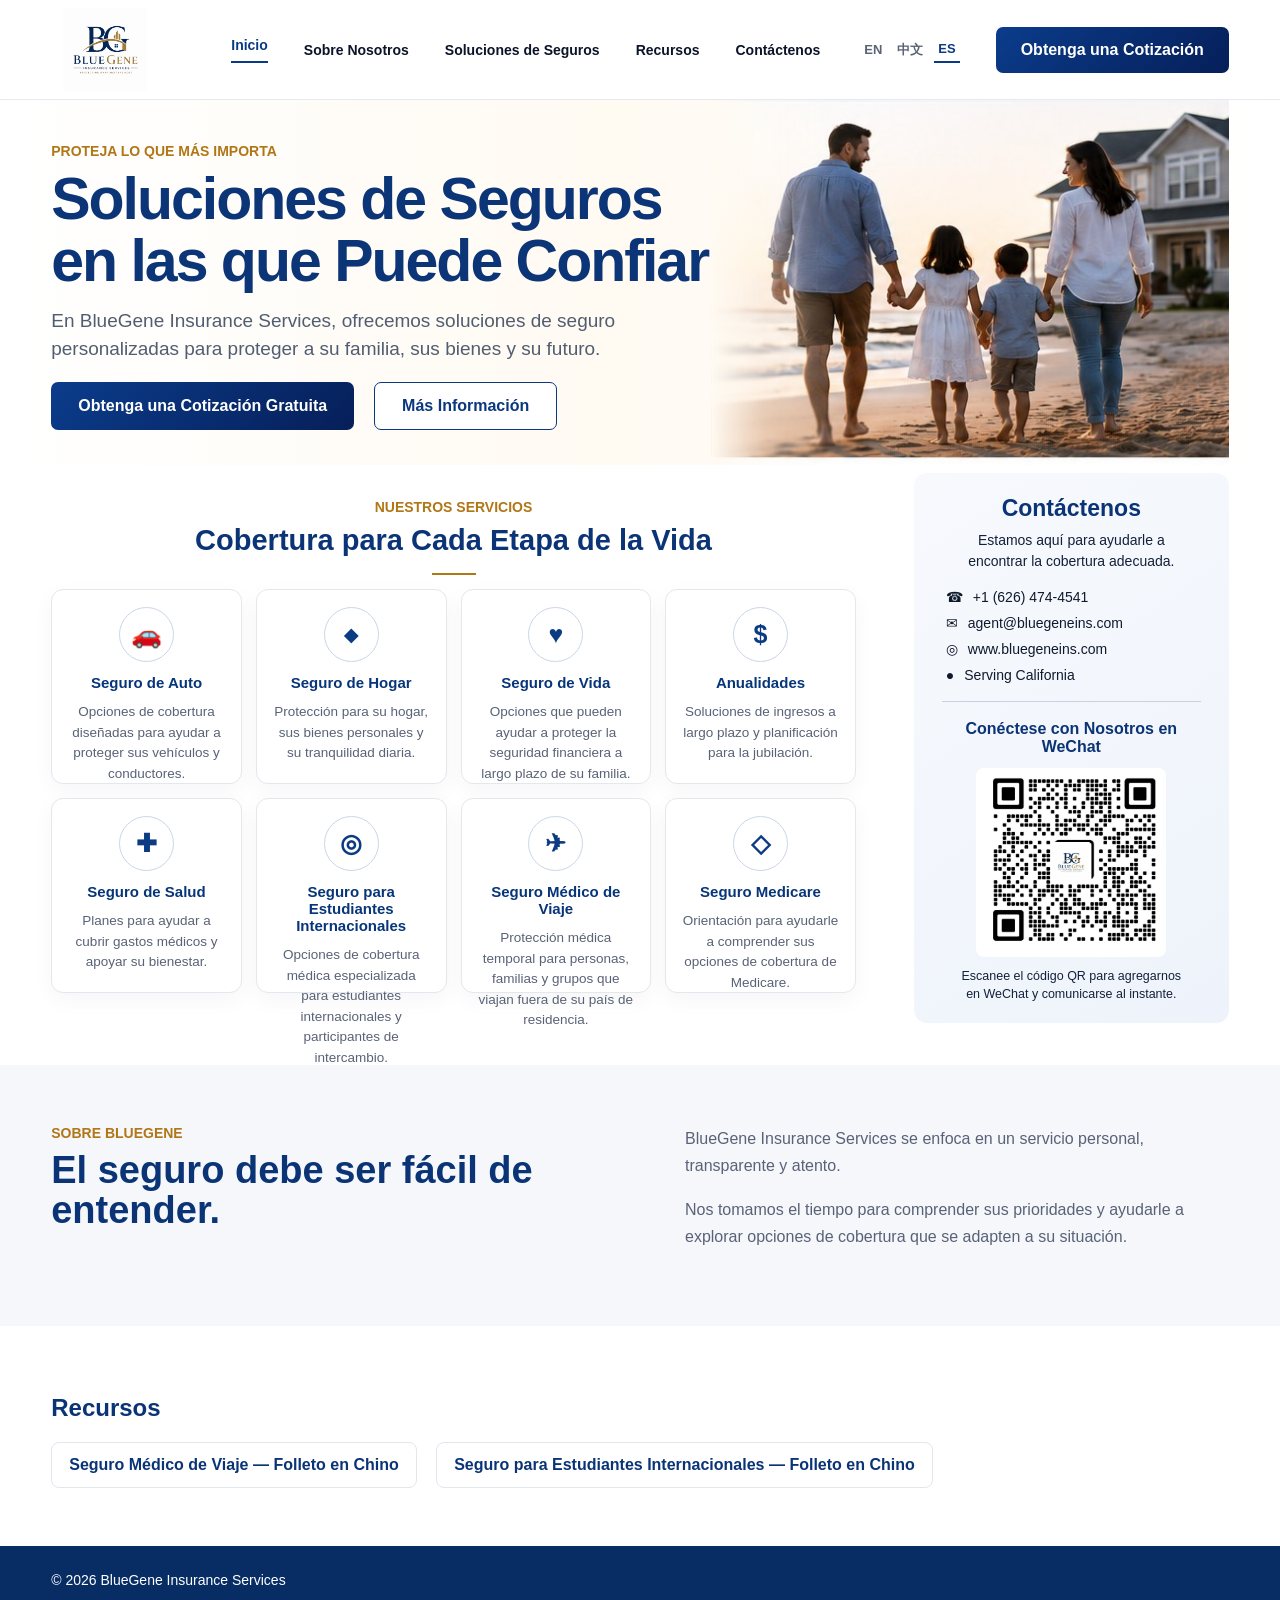
==== es/index.html @ 6743750e "Add files via upload" ====
<!doctype html>
<html lang="es-US">
<head>
<meta charset="utf-8">
<meta name="viewport" content="width=device-width,initial-scale=1">
<title>BlueGene Insurance Services | Soluciones de Seguros en California</title>
<meta name="description" content="BlueGene Insurance Services ofrece orientación personalizada sobre seguros de auto, hogar, vida, salud, anualidades, Medicare, estudiantes internacionales y viajes en California.">
<meta name="robots" content="index,follow,max-image-preview:large">
<link rel="canonical" href="https://bluegeneins.com/es/">
<link rel="alternate" hreflang="en-US" href="https://bluegeneins.com/">
<link rel="alternate" hreflang="zh-Hans" href="https://bluegeneins.com/zh/">
<link rel="alternate" hreflang="es-US" href="https://bluegeneins.com/es/">
<link rel="alternate" hreflang="x-default" href="https://bluegeneins.com/">
<meta property="og:type" content="website">
<meta property="og:site_name" content="BlueGene Insurance Services">
<meta property="og:locale" content="es_US">
<meta property="og:title" content="BlueGene Insurance Services | Soluciones de Seguros en California">
<meta property="og:description" content="BlueGene Insurance Services ofrece orientación personalizada sobre seguros de auto, hogar, vida, salud, anualidades, Medicare, estudiantes internacionales y viajes en California.">
<meta property="og:url" content="https://bluegeneins.com/es/">
<meta property="og:image" content="https://bluegeneins.com/assets/hero-family.jpg">
<meta name="twitter:card" content="summary_large_image">
<meta name="twitter:title" content="BlueGene Insurance Services | Soluciones de Seguros en California">
<meta name="twitter:description" content="BlueGene Insurance Services ofrece orientación personalizada sobre seguros de auto, hogar, vida, salud, anualidades, Medicare, estudiantes internacionales y viajes en California.">
<meta name="twitter:image" content="https://bluegeneins.com/assets/hero-family.jpg">
<script type="application/ld+json">{"@context": "https://schema.org", "@type": "Organization", "name": "BlueGene Insurance Services", "url": "https://bluegeneins.com/", "logo": "https://bluegeneins.com/assets/bluegene-logo.png", "email": "agent@bluegeneins.com", "telephone": "+1-626-474-4541", "areaServed": {"@type": "State", "name": "California"}, "contactPoint": {"@type": "ContactPoint", "telephone": "+1-626-474-4541", "email": "agent@bluegeneins.com", "contactType": "customer service", "areaServed": "US", "availableLanguage": ["English", "Chinese", "Spanish"]}}</script>
<link rel="stylesheet" href="../styles.css">
</head>
<body>
<header class="topbar">
  <div class="shell nav">
    <a class="logo" href="#home"><img src="../assets/bluegene-logo.png" alt="BlueGene Insurance Services"></a>
    <nav class="menu">
      <a class="active" href="#home" data-en="Home" data-es="Inicio" data-zh="首页">Inicio</a>
      <a href="#about" data-en="About Us" data-es="Sobre Nosotros" data-zh="关于我们">Sobre Nosotros</a>
      <a href="#services" data-en="Insurance Solutions" data-es="Soluciones de Seguros" data-zh="保险方案">Soluciones de Seguros</a>
      <a href="#resources" data-en="Resources" data-es="Recursos" data-zh="资料">Recursos</a>
      <a href="#contact" data-en="Contact Us" data-es="Contáctenos" data-zh="联系我们">Contáctenos</a>
      <div class="language-switch" aria-label="Idioma"><a href="/">EN</a><a href="/zh/">中文</a><a class="active" href="/es/">ES</a></div>
      <a class="quote-top" href="mailto:agent@bluegeneins.com?subject=Quote Request" data-en="Get a Quote" data-es="Obtenga una Cotización" data-zh="获取报价">Obtenga una Cotización</a>
    </nav>
  </div>
</header>

<main>
<section class="hero" id="home">
  <div class="shell hero-inner">
    <div class="hero-copy">
      <div class="kicker" data-en="PROTECT WHAT MATTERS MOST" data-es="PROTEJA LO QUE MÁS IMPORTA" data-zh="守护您最重要的一切">PROTEJA LO QUE MÁS IMPORTA</div>
      <h1 data-en="Insurance Solutions You Can Trust" data-es="Soluciones de Seguros en las que Puede Confiar" data-zh="值得信赖的保险方案">Soluciones de Seguros en las que Puede Confiar</h1>
      <p data-en="At BlueGene Insurance Services, we provide personalized insurance solutions to protect your family, your assets, and your future." data-es="En BlueGene Insurance Services, ofrecemos soluciones de seguro personalizadas para proteger a su familia, sus bienes y su futuro."
         data-zh="BlueGene Insurance Services 为您提供个性化保险方案，守护您的家庭、资产与未来。">En BlueGene Insurance Services, ofrecemos soluciones de seguro personalizadas para proteger a su familia, sus bienes y su futuro.</p>
      <div class="hero-buttons">
        <a class="primary" href="mailto:agent@bluegeneins.com?subject=Quote Request" data-en="Get a Free Quote" data-es="Obtenga una Cotización Gratuita" data-zh="免费获取报价">Obtenga una Cotización Gratuita</a>
        <a class="secondary" href="#services" data-en="Learn More" data-es="Más Información" data-zh="了解更多">Más Información</a>
      </div>
    </div>
    <div class="hero-photo" aria-label="Family"></div>
  </div>
</section>

<section class="services" id="services">
  <div class="shell services-grid">
    <div class="service-main">
      <div class="section-kicker" data-en="OUR SERVICES" data-es="NUESTROS SERVICIOS" data-zh="我们的服务">NUESTROS SERVICIOS</div>
      <h2 data-en="Coverage for Life and Business" data-es="Cobertura para Cada Etapa de la Vida" data-zh="生活与家庭的全面保障">Cobertura para Cada Etapa de la Vida</h2>
      <div class="gold-line"></div>

      <div class="cards">
        <article class="card">
          <div class="round-icon">🚗</div>
          <h3 data-en="Auto Insurance" data-es="Seguro de Auto" data-zh="汽车保险">Seguro de Auto</h3>
          <p data-en="Coverage options designed to help protect your vehicles and drivers." data-es="Opciones de cobertura diseñadas para ayudar a proteger sus vehículos y conductores." data-zh="为您的车辆和驾驶人提供合适的保险保障。">Opciones de cobertura diseñadas para ayudar a proteger sus vehículos y conductores.</p>
        </article>

        <article class="card">
          <div class="round-icon home-icon">◆</div>
          <h3 data-en="Home Insurance" data-es="Seguro de Hogar" data-zh="房屋保险">Seguro de Hogar</h3>
          <p data-en="Protection for your home, personal property, and everyday peace of mind." data-es="Protección para su hogar, sus bienes personales y su tranquilidad diaria." data-zh="为房屋、个人财产及日常生活提供安心保障。">Protección para su hogar, sus bienes personales y su tranquilidad diaria.</p>
        </article>

        <article class="card">
          <div class="round-icon">♥</div>
          <h3 data-en="Life Insurance" data-es="Seguro de Vida" data-zh="人寿保险">Seguro de Vida</h3>
          <p data-en="Options that can help support your family&#x27;s long-term financial security." data-es="Opciones que pueden ayudar a proteger la seguridad financiera a largo plazo de su familia." data-zh="帮助您为家庭建立长期的财务保障。">Opciones que pueden ayudar a proteger la seguridad financiera a largo plazo de su familia.</p>
        </article>

        <article class="card">
          <div class="round-icon">$</div>
          <h3 data-en="Annuity" data-es="Anualidades" data-zh="年金保险">Anualidades</h3>
          <p data-en="Long-term income and retirement planning solutions for your future." data-es="Soluciones de ingresos a largo plazo y planificación para la jubilación." data-zh="为退休生活及长期收入规划提供解决方案。">Soluciones de ingresos a largo plazo y planificación para la jubilación.</p>
        </article>

        <a class="card-link" href="https://www.coveredca.com/" target="_blank" rel="noopener">
          <article class="card">
            <div class="round-icon">✚</div>
            <h3 data-en="Health Insurance" data-es="Seguro de Salud" data-zh="健康保险">Seguro de Salud</h3>
            <p data-en="Plans to help cover medical expenses and support your well-being." data-es="Planes para ayudar a cubrir gastos médicos y apoyar su bienestar." data-zh="帮助承担医疗费用，为您和家人的健康提供保障。">Planes para ayudar a cubrir gastos médicos y apoyar su bienestar.</p>
          </article>
        </a>

        <a class="card-link" href="../docs/Patriot-Exchange-Student-Chinese.pdf" target="_blank">
          <article class="card">
            <div class="round-icon">◎</div>
            <h3 data-en="International Student Insurance" data-es="Seguro para Estudiantes Internacionales" data-zh="国际留学生保险">Seguro para Estudiantes Internacionales</h3>
            <p data-en="Specialized medical coverage options for international students and exchange participants." data-es="Opciones de cobertura médica especializada para estudiantes internacionales y participantes de intercambio." data-zh="为国际学生及交流项目参与者提供专门的医疗保障选择。">Opciones de cobertura médica especializada para estudiantes internacionales y participantes de intercambio.</p>
          </article>
        </a>

        <a class="card-link" href="https://www.imglobal.com/img-producer-insurance-plans/patriot-america-plus?IMGAC=546873&svi=1" target="_blank" rel="noopener">
          <article class="card">
            <div class="round-icon">✈</div>
            <h3 data-en="Travel Medical Insurance" data-es="Seguro Médico de Viaje" data-zh="旅行医疗保险">Seguro Médico de Viaje</h3>
            <p data-en="Temporary medical protection for individuals, families, and groups traveling outside their home country." data-es="Protección médica temporal para personas, familias y grupos que viajan fuera de su país de residencia." data-zh="为个人、家庭及团体的国际旅行提供临时医疗保障选择。">Protección médica temporal para personas, familias y grupos que viajan fuera de su país de residencia.</p>
          </article>
        </a>

        <article class="card">
          <div class="round-icon">◇</div>
          <h3 data-en="Medicare Insurance" data-es="Seguro Medicare" data-zh="Medicare 医疗保险">Seguro Medicare</h3>
          <p data-en="Guidance to help you understand Medicare coverage options." data-es="Orientación para ayudarle a comprender sus opciones de cobertura de Medicare." data-zh="帮助您了解并选择适合自己的 Medicare 保障方案。">Orientación para ayudarle a comprender sus opciones de cobertura de Medicare.</p>
        </article>
      </div>
    </div>

    <aside class="contact-card" id="contact">
      <h2 data-en="Get in Touch" data-es="Contáctenos" data-zh="联系我们">Contáctenos</h2>
      <p class="intro" data-en="We&#x27;re here to help you find the right coverage." data-es="Estamos aquí para ayudarle a encontrar la cobertura adecuada." data-zh="我们愿意帮助您找到合适的保险保障。">Estamos aquí para ayudarle a encontrar la cobertura adecuada.</p>
      <div class="contact-list">
        <a href="tel:+16264744541">☎ <span>+1 (626) 474-4541</span></a>
        <a href="mailto:agent@bluegeneins.com">✉ <span>agent@bluegeneins.com</span></a>
        <span>◎ <span>www.bluegeneins.com</span></span>
        <span>● <span>Serving California</span></span>
      </div>
      <div class="divider"></div>
      <h3 data-en="Scan to Connect with Us" data-es="Conéctese con Nosotros en WeChat" data-zh="扫码添加微信">Conéctese con Nosotros en WeChat</h3>
      <img class="qr" src="../assets/wechat-qr.jpg" alt="WeChat QR code">
      <p class="qr-text" data-en="Scan the QR code to add us on WeChat and get in touch instantly!" data-es="Escanee el código QR para agregarnos en WeChat y comunicarse al instante." data-zh="扫描二维码添加微信，随时联系我们！">Escanee el código QR para agregarnos en WeChat y comunicarse al instante.</p>
    </aside>
  </div>
</section>

<section class="about" id="about">
  <div class="shell about-grid">
    <div>
      <div class="section-kicker" data-en="ABOUT BLUEGENE" data-es="SOBRE BLUEGENE" data-zh="关于 BLUEGENE">SOBRE BLUEGENE</div>
      <h2 data-en="Insurance should feel understandable." data-es="El seguro debe ser fácil de entender." data-zh="保险应该简单易懂。">El seguro debe ser fácil de entender.</h2>
    </div>
    <div>
      <p data-en="BlueGene Insurance Services focuses on personal, transparent, and responsive service." data-es="BlueGene Insurance Services se enfoca en un servicio personal, transparente y atento." data-zh="BlueGene Insurance Services 专注于个性化、透明且及时的保险服务。">BlueGene Insurance Services se enfoca en un servicio personal, transparente y atento.</p>
      <p data-en="We take time to understand your priorities and help you explore coverage options that fit your situation." data-es="Nos tomamos el tiempo para comprender sus prioridades y ayudarle a explorar opciones de cobertura que se adapten a su situación." data-zh="我们会认真了解您的需求，帮助您选择更适合自身情况的保险方案。">Nos tomamos el tiempo para comprender sus prioridades y ayudarle a explorar opciones de cobertura que se adapten a su situación.</p>
    </div>
  </div>
</section>

<section class="resources" id="resources">
  <div class="shell resource-box">
    <h2 data-en="Resources" data-es="Recursos" data-zh="保险资料">Recursos</h2>
    <a href="../docs/Patriot-Travel-Medical-Chinese.pdf" target="_blank" data-en="Travel Medical Insurance — Chinese Brochure" data-es="Seguro Médico de Viaje — Folleto en Chino" data-zh="旅行医疗保险 — 中文资料">Seguro Médico de Viaje — Folleto en Chino</a>
    <a href="../docs/Patriot-Exchange-Student-Chinese.pdf" target="_blank" data-en="International Student Insurance — Chinese Brochure" data-es="Seguro para Estudiantes Internacionales — Folleto en Chino" data-zh="国际留学生保险 — 中文资料">Seguro para Estudiantes Internacionales — Folleto en Chino</a>
  </div>
</section>
</main>

<footer><div class="shell">© 2026 BlueGene Insurance Services</div></footer>


</body>
</html>
---- styles.css ----
*{box-sizing:border-box}html{scroll-behavior:smooth}body{margin:0;color:#14213a;background:#fff;font-family:Arial,"Helvetica Neue","Noto Sans SC",sans-serif}.shell{width:min(1380px,92%);margin:0 auto}.topbar{height:100px;background:#fff;border-bottom:1px solid #e6e9ef;position:sticky;top:0;z-index:20}.nav{height:100%;display:flex;align-items:center;justify-content:space-between}.logo img{display:block;width:108px;max-height:84px;object-fit:contain}.menu{display:flex;align-items:center;gap:36px}.menu>a:not(.quote-top){color:#0b1428;text-decoration:none;font-size:14px;font-weight:600;white-space:nowrap}.menu>a.active{color:#0a3a83;border-bottom:2px solid #0a3a83;padding-bottom:8px}.language-switch{display:flex;align-items:center;gap:7px;padding-left:4px}.language-switch button{border:0;background:transparent;color:#5b6474;font-size:13px;font-weight:700;cursor:pointer;padding:5px 4px}.language-switch button.active{color:#0a3a83;border-bottom:2px solid #0a3a83}.quote-top,.primary{color:#fff;text-decoration:none;background:linear-gradient(135deg,#0b3c8b,#061f59);font-weight:700;border-radius:7px}.quote-top{padding:14px 25px}.hero{background:linear-gradient(90deg,#fff 0%,#fffaf2 48%,#fff 100%)}.hero-inner{height:365px;display:grid;grid-template-columns:56% 44%}.hero-copy{padding:43px 0 30px}.kicker,.section-kicker{color:#b17716;font-size:14px;font-weight:800}.hero-copy h1{margin:10px 0 14px;color:#0b3577;font-size:59px;line-height:1.05;letter-spacing:-2px;max-width:660px}.hero-copy p{font-size:19px;line-height:1.5;color:#515d70;max-width:610px;margin:0 0 18px}.hero-buttons{display:flex;gap:20px}.primary,.secondary{display:inline-flex;align-items:center;justify-content:center;padding:14px 27px;min-width:170px}.secondary{border:1.5px solid #0a377e;color:#0a377e;background:#fff;text-decoration:none;border-radius:7px;font-weight:700}.hero-photo{background-image:linear-gradient(90deg,#fffaf2 0%,rgba(255,250,242,.35) 10%,rgba(255,255,255,0) 25%),url("assets/hero-family.jpg");background-size:cover;background-position:center}.services{padding:8px 0 42px}.services-grid{display:grid;grid-template-columns:minmax(0,1fr) 315px;gap:58px;align-items:start}.service-main{padding-top:26px}.service-main>.section-kicker{text-align:center}.service-main>h2{margin:9px 0 0;text-align:center;color:#0a3476;font-size:29px}.gold-line{width:44px;height:2px;background:#b17716;margin:16px auto 14px}.cards{display:grid;grid-template-columns:repeat(4,minmax(0,1fr));gap:14px}.card-link{text-decoration:none;color:inherit}.card{height:195px;padding:17px 16px;border:1px solid #e3e7ee;border-radius:12px;text-align:center;background:#fff;box-shadow:0 7px 22px rgba(11,35,72,.04);transition:transform .15s,box-shadow .15s}.card:hover{transform:translateY(-2px);box-shadow:0 10px 26px rgba(11,35,72,.08)}.round-icon{width:55px;height:55px;border:1.5px solid #cad6e7;border-radius:50%;display:grid;place-items:center;margin:0 auto 12px;color:#0b3b82;font-size:25px;font-weight:700}.home-icon{font-size:18px}.card h3{margin:0 0 11px;color:#073579;font-size:15px}.card p{margin:0;color:#596276;font-size:13.5px;line-height:1.52}.contact-card{background:linear-gradient(145deg,#f7f9fd,#eef3fb);border-radius:13px;padding:22px 28px 20px;text-align:center;min-height:517px}.contact-card h2{margin:0 0 8px;color:#0a3476;font-size:23px}.contact-card .intro{font-size:14px;line-height:1.5;margin:0 auto 17px;max-width:220px}.contact-list{display:flex;flex-direction:column;gap:10px;text-align:left;margin:0 4px}.contact-list>a,.contact-list>span{display:flex;gap:10px;color:#101a2d;text-decoration:none;font-size:14px}.divider{height:1px;background:#c8d1dd;margin:18px 0}.contact-card h3{color:#0a3476;font-size:16px;margin:0 0 12px}.qr{display:block;width:190px;max-width:100%;margin:0 auto;border-radius:8px;background:#fff;padding:4px}.qr-text{font-size:12.5px;line-height:1.45;margin:10px auto 0;max-width:230px}.about{background:#f5f7fb;padding:60px 0}.about-grid{display:grid;grid-template-columns:1fr 1fr;gap:90px;align-items:start}.about h2{color:#0a3476;font-size:38px;line-height:1.05;margin:10px 0}.about p{color:#596276;line-height:1.7;margin:0 0 16px;font-size:16px}.resources{padding:48px 0}.resource-box h2{color:#0a3476}.resource-box a{display:inline-block;margin:0 15px 10px 0;padding:13px 17px;border:1px solid #e2e6ed;border-radius:8px;color:#0a3476;text-decoration:none;font-weight:700}footer{background:#072d64;color:#fff;padding:26px 0;font-size:14px}@media(max-width:1080px){.menu{gap:15px}.services-grid{grid-template-columns:1fr}.contact-card{max-width:450px;margin:0 auto;min-height:0}.cards{grid-template-columns:repeat(2,1fr)}.hero-copy h1{font-size:48px}}@media(max-width:760px){.topbar{height:auto}.nav{padding:10px 0}.logo img{width:85px}.menu>a:not(.quote-top){display:none}.hero-inner{height:auto;grid-template-columns:1fr}.hero-copy{padding:35px 0}.hero-copy h1{font-size:42px}.hero-photo{height:260px}.cards{grid-template-columns:1fr 1fr}.about-grid{grid-template-columns:1fr;gap:20px}}@media(max-width:480px){.cards{grid-template-columns:1fr}.hero-buttons{flex-direction:column}.primary,.secondary{width:100%}}
/* SEO-friendly language selector */
.language-switch a{
  border:0;background:transparent;color:#5b6474;font-size:13px;font-weight:700;
  cursor:pointer;padding:5px 4px;text-decoration:none;
}
.language-switch a.active{color:#0a3a83;border-bottom:2px solid #0a3a83}
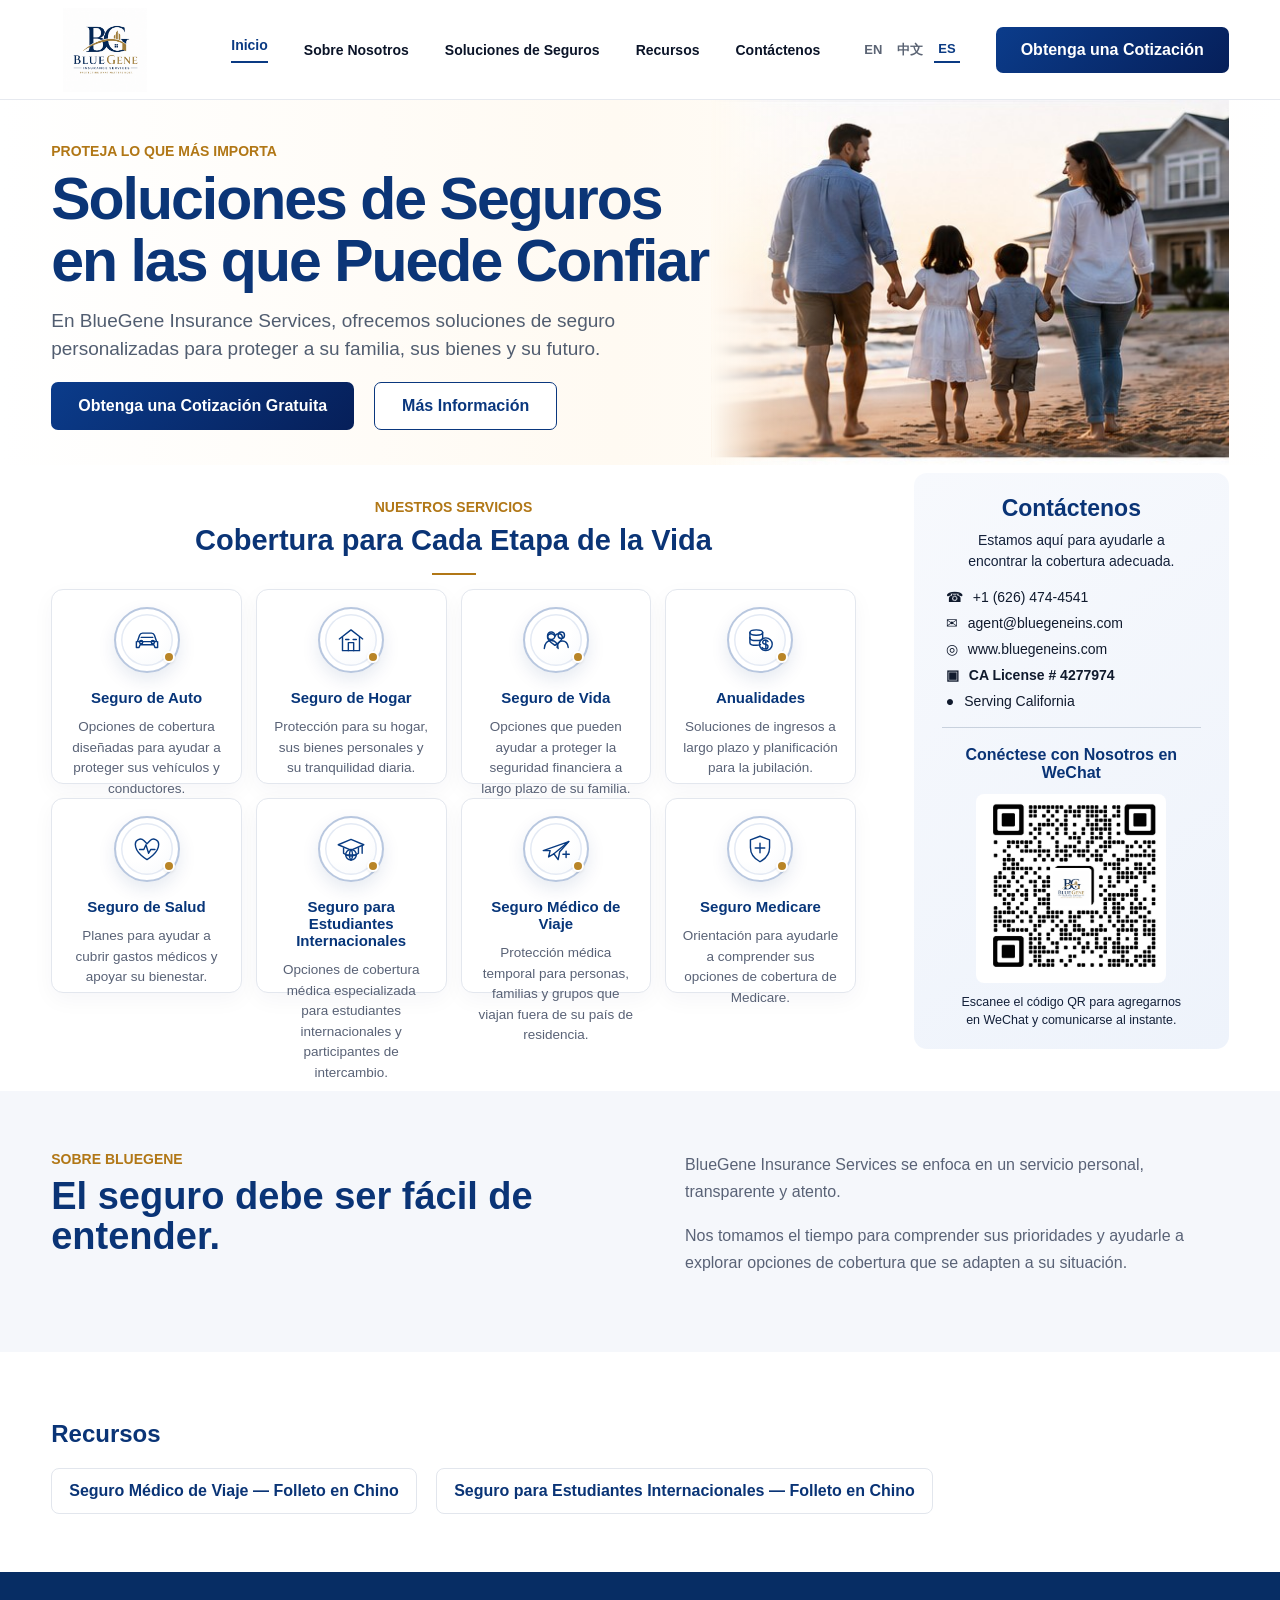
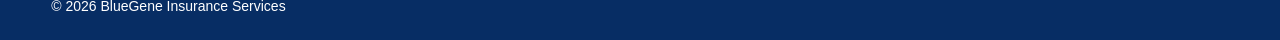
==== commit bbdbf274: "Add files via upload" ====
--- a/es/index.html
+++ b/es/index.html
@@ -22,7 +22,7 @@
 <meta name="twitter:title" content="BlueGene Insurance Services | Soluciones de Seguros en California">
 <meta name="twitter:description" content="BlueGene Insurance Services ofrece orientación personalizada sobre seguros de auto, hogar, vida, salud, anualidades, Medicare, estudiantes internacionales y viajes en California.">
 <meta name="twitter:image" content="https://bluegeneins.com/assets/hero-family.jpg">
-<script type="application/ld+json">{"@context": "https://schema.org", "@type": "Organization", "name": "BlueGene Insurance Services", "url": "https://bluegeneins.com/", "logo": "https://bluegeneins.com/assets/bluegene-logo.png", "email": "agent@bluegeneins.com", "telephone": "+1-626-474-4541", "areaServed": {"@type": "State", "name": "California"}, "contactPoint": {"@type": "ContactPoint", "telephone": "+1-626-474-4541", "email": "agent@bluegeneins.com", "contactType": "customer service", "areaServed": "US", "availableLanguage": ["English", "Chinese", "Spanish"]}}</script>
+<script type="application/ld+json">{"@context": "https://schema.org", "@type": "Organization", "name": "BlueGene Insurance Services", "url": "https://bluegeneins.com/", "logo": "https://bluegeneins.com/assets/bluegene-logo.png", "email": "agent@bluegeneins.com", "telephone": "+1-626-474-4541", "areaServed": {"@type": "State", "name": "California"}, "contactPoint": {"@type": "ContactPoint", "telephone": "+1-626-474-4541", "email": "agent@bluegeneins.com", "contactType": "customer service", "areaServed": "US", "availableLanguage": ["English", "Chinese", "Spanish"], "identifier": {"@type": "PropertyValue", "propertyID": "California Insurance License", "value": "4277974"}}}</script>
 <link rel="stylesheet" href="../styles.css">
 </head>
 <body>
@@ -67,55 +67,55 @@
 
       <div class="cards">
         <article class="card">
-          <div class="round-icon">🚗</div>
+          <div class="round-icon pro-icon"><svg viewBox="0 0 64 64" aria-hidden="true"><path d="M14 35h36l-4-12a6 6 0 0 0-6-4H24a6 6 0 0 0-6 4l-4 12Z"/><path d="M12 35v11h5l2-5h26l2 5h5V35"/><circle cx="21" cy="36" r="3"/><circle cx="43" cy="36" r="3"/><path d="M21 27h22"/></svg></div>
           <h3 data-en="Auto Insurance" data-es="Seguro de Auto" data-zh="汽车保险">Seguro de Auto</h3>
           <p data-en="Coverage options designed to help protect your vehicles and drivers." data-es="Opciones de cobertura diseñadas para ayudar a proteger sus vehículos y conductores." data-zh="为您的车辆和驾驶人提供合适的保险保障。">Opciones de cobertura diseñadas para ayudar a proteger sus vehículos y conductores.</p>
         </article>
 
         <article class="card">
-          <div class="round-icon home-icon">◆</div>
+          <div class="round-icon pro-icon"><svg viewBox="0 0 64 64" aria-hidden="true"><path d="m10 30 22-17 22 17"/><path d="M16 27v25h32V27"/><path d="M27 52V37h10v15"/><path d="M22 31h6M36 31h6"/></svg></div>
           <h3 data-en="Home Insurance" data-es="Seguro de Hogar" data-zh="房屋保险">Seguro de Hogar</h3>
           <p data-en="Protection for your home, personal property, and everyday peace of mind." data-es="Protección para su hogar, sus bienes personales y su tranquilidad diaria." data-zh="为房屋、个人财产及日常生活提供安心保障。">Protección para su hogar, sus bienes personales y su tranquilidad diaria.</p>
         </article>
 
         <article class="card">
-          <div class="round-icon">♥</div>
+          <div class="round-icon pro-icon"><svg viewBox="0 0 64 64" aria-hidden="true"><circle cx="23" cy="24" r="7"/><circle cx="42" cy="23" r="6"/><path d="M10 48c1-10 6-15 13-15s12 5 13 15"/><path d="M34 46c1-8 5-12 10-12 6 0 10 4 11 12"/><path d="M30 25c3-7 13-6 14 1 1 6-7 11-14 16-7-5-15-10-14-16 1-7 11-8 14-1Z"/></svg></div>
           <h3 data-en="Life Insurance" data-es="Seguro de Vida" data-zh="人寿保险">Seguro de Vida</h3>
           <p data-en="Options that can help support your family&#x27;s long-term financial security." data-es="Opciones que pueden ayudar a proteger la seguridad financiera a largo plazo de su familia." data-zh="帮助您为家庭建立长期的财务保障。">Opciones que pueden ayudar a proteger la seguridad financiera a largo plazo de su familia.</p>
         </article>
 
         <article class="card">
-          <div class="round-icon">$</div>
+          <div class="round-icon pro-icon"><svg viewBox="0 0 64 64" aria-hidden="true"><ellipse cx="25" cy="18" rx="12" ry="5"/><path d="M13 18v10c0 3 5 5 12 5s12-2 12-5V18"/><path d="M13 27v10c0 3 5 5 12 5 3 0 6-.5 8-1.4"/><circle cx="43" cy="40" r="12"/><path d="M43 33v14M47 35c-1-2-3-3-5-3-3 0-5 2-5 4 0 6 10 2 10 8 0 3-2 5-5 5-3 0-5-1-6-3"/></svg></div>
           <h3 data-en="Annuity" data-es="Anualidades" data-zh="年金保险">Anualidades</h3>
           <p data-en="Long-term income and retirement planning solutions for your future." data-es="Soluciones de ingresos a largo plazo y planificación para la jubilación." data-zh="为退休生活及长期收入规划提供解决方案。">Soluciones de ingresos a largo plazo y planificación para la jubilación.</p>
         </article>
 
         <a class="card-link" href="https://www.coveredca.com/" target="_blank" rel="noopener">
           <article class="card">
-            <div class="round-icon">✚</div>
-            <h3 data-en="Health Insurance" data-es="Seguro de Salud" data-zh="健康保险">Seguro de Salud</h3>
+            <div class="round-icon pro-icon"><svg viewBox="0 0 64 64" aria-hidden="true"><path d="M32 52S10 40 10 23c0-8 10-13 16-7l6 6 6-6c6-6 16-1 16 7 0 17-22 29-22 29Z"/><path d="M18 33h8l4-9 5 16 4-7h8"/></svg></div>
+          <h3 data-en="Health Insurance" data-es="Seguro de Salud" data-zh="健康保险">Seguro de Salud</h3>
             <p data-en="Plans to help cover medical expenses and support your well-being." data-es="Planes para ayudar a cubrir gastos médicos y apoyar su bienestar." data-zh="帮助承担医疗费用，为您和家人的健康提供保障。">Planes para ayudar a cubrir gastos médicos y apoyar su bienestar.</p>
           </article>
         </a>
 
         <a class="card-link" href="../docs/Patriot-Exchange-Student-Chinese.pdf" target="_blank">
           <article class="card">
-            <div class="round-icon">◎</div>
-            <h3 data-en="International Student Insurance" data-es="Seguro para Estudiantes Internacionales" data-zh="国际留学生保险">Seguro para Estudiantes Internacionales</h3>
+            <div class="round-icon pro-icon"><svg viewBox="0 0 64 64" aria-hidden="true"><path d="m8 24 24-10 24 10-24 10L8 24Z"/><path d="M18 30v10c8 7 20 7 28 0V30"/><path d="M53 26v14"/><circle cx="32" cy="43" r="10"/><path d="M22 43h20M32 33c4 4 4 16 0 20M32 33c-4 4-4 16 0 20"/></svg></div>
+          <h3 data-en="International Student Insurance" data-es="Seguro para Estudiantes Internacionales" data-zh="国际留学生保险">Seguro para Estudiantes Internacionales</h3>
             <p data-en="Specialized medical coverage options for international students and exchange participants." data-es="Opciones de cobertura médica especializada para estudiantes internacionales y participantes de intercambio." data-zh="为国际学生及交流项目参与者提供专门的医疗保障选择。">Opciones de cobertura médica especializada para estudiantes internacionales y participantes de intercambio.</p>
           </article>
         </a>
 
         <a class="card-link" href="https://www.imglobal.com/img-producer-insurance-plans/patriot-america-plus?IMGAC=546873&svi=1" target="_blank" rel="noopener">
           <article class="card">
-            <div class="round-icon">✈</div>
-            <h3 data-en="Travel Medical Insurance" data-es="Seguro Médico de Viaje" data-zh="旅行医疗保险">Seguro Médico de Viaje</h3>
+            <div class="round-icon pro-icon"><svg viewBox="0 0 64 64" aria-hidden="true"><path d="M8 35 56 18 39 37l-3 15-8-11-10 6 3-12Z"/><path d="M28 41 56 18"/><path d="M45 42h12M51 36v12"/></svg></div>
+          <h3 data-en="Travel Medical Insurance" data-es="Seguro Médico de Viaje" data-zh="旅行医疗保险">Seguro Médico de Viaje</h3>
             <p data-en="Temporary medical protection for individuals, families, and groups traveling outside their home country." data-es="Protección médica temporal para personas, familias y grupos que viajan fuera de su país de residencia." data-zh="为个人、家庭及团体的国际旅行提供临时医疗保障选择。">Protección médica temporal para personas, familias y grupos que viajan fuera de su país de residencia.</p>
           </article>
         </a>
 
         <article class="card">
-          <div class="round-icon">◇</div>
+          <div class="round-icon pro-icon"><svg viewBox="0 0 64 64" aria-hidden="true"><path d="M32 8 50 15v14c0 12-7 21-18 27C21 50 14 41 14 29V15l18-7Z"/><path d="M32 21v18M23 30h18"/></svg></div>
           <h3 data-en="Medicare Insurance" data-es="Seguro Medicare" data-zh="Medicare 医疗保险">Seguro Medicare</h3>
           <p data-en="Guidance to help you understand Medicare coverage options." data-es="Orientación para ayudarle a comprender sus opciones de cobertura de Medicare." data-zh="帮助您了解并选择适合自己的 Medicare 保障方案。">Orientación para ayudarle a comprender sus opciones de cobertura de Medicare.</p>
         </article>
@@ -129,6 +129,7 @@
         <a href="tel:+16264744541">☎ <span>+1 (626) 474-4541</span></a>
         <a href="mailto:agent@bluegeneins.com">✉ <span>agent@bluegeneins.com</span></a>
         <span>◎ <span>www.bluegeneins.com</span></span>
+        <span class="contact-license">▣ <span>CA License # 4277974</span></span>
         <span>● <span>Serving California</span></span>
       </div>
       <div class="divider"></div>
--- a/styles.css
+++ b/styles.css
@@ -5,3 +5,72 @@
   cursor:pointer;padding:5px 4px;text-decoration:none;
 }
 .language-switch a.active{color:#0a3a83;border-bottom:2px solid #0a3a83}
+
+/* v3-6: professional product icons + contact license */
+
+
+
+.pro-icon svg{width:36px;height:36px;display:block;fill:none;stroke:#0a3a83;stroke-width:2;stroke-linecap:round;stroke-linejoin:round}
+.pro-icon{background:#fff}
+
+@media(max-width:760px){.pro-icon svg{width:32px;height:32px}}
+
+.contact-license{font-weight:700;color:#0a3476}
+
+
+
+/* v3-8: refined product icon system applied to actual card classes */
+.card .round-icon.pro-icon{
+  width:66px;
+  height:66px;
+  margin:0 auto 16px;
+  border-radius:50%;
+  display:flex;
+  align-items:center;
+  justify-content:center;
+  position:relative;
+  background:
+    radial-gradient(circle at 34% 28%, #ffffff 0 42%, #f4f7fb 100%);
+  border:2.5px solid #b8c7df;
+  box-shadow:
+    0 7px 18px rgba(9,52,119,.10),
+    inset 0 0 0 5px #ffffff,
+    inset 0 0 0 6.5px #e4eaf4;
+  color:#083b82;
+  transition:transform .18s ease, box-shadow .18s ease, border-color .18s ease;
+}
+.card .round-icon.pro-icon svg{
+  width:34px;
+  height:34px;
+  display:block;
+  fill:none;
+  stroke:currentColor;
+  stroke-width:2.65;
+  stroke-linecap:round;
+  stroke-linejoin:round;
+  vector-effect:non-scaling-stroke;
+}
+.card .round-icon.pro-icon::after{
+  content:"";
+  position:absolute;
+  width:8px;
+  height:8px;
+  right:3px;
+  bottom:8px;
+  border-radius:50%;
+  background:#b98527;
+  border:2px solid #fff;
+  box-shadow:0 1px 3px rgba(0,0,0,.08);
+}
+.card:hover .round-icon.pro-icon{
+  transform:translateY(-2px) scale(1.025);
+  border-color:#8fa8cf;
+  box-shadow:
+    0 10px 22px rgba(9,52,119,.15),
+    inset 0 0 0 5px #ffffff,
+    inset 0 0 0 6.5px #dfe7f3;
+}
+@media(max-width:760px){
+  .card .round-icon.pro-icon{width:62px;height:62px}
+  .card .round-icon.pro-icon svg{width:32px;height:32px}
+}
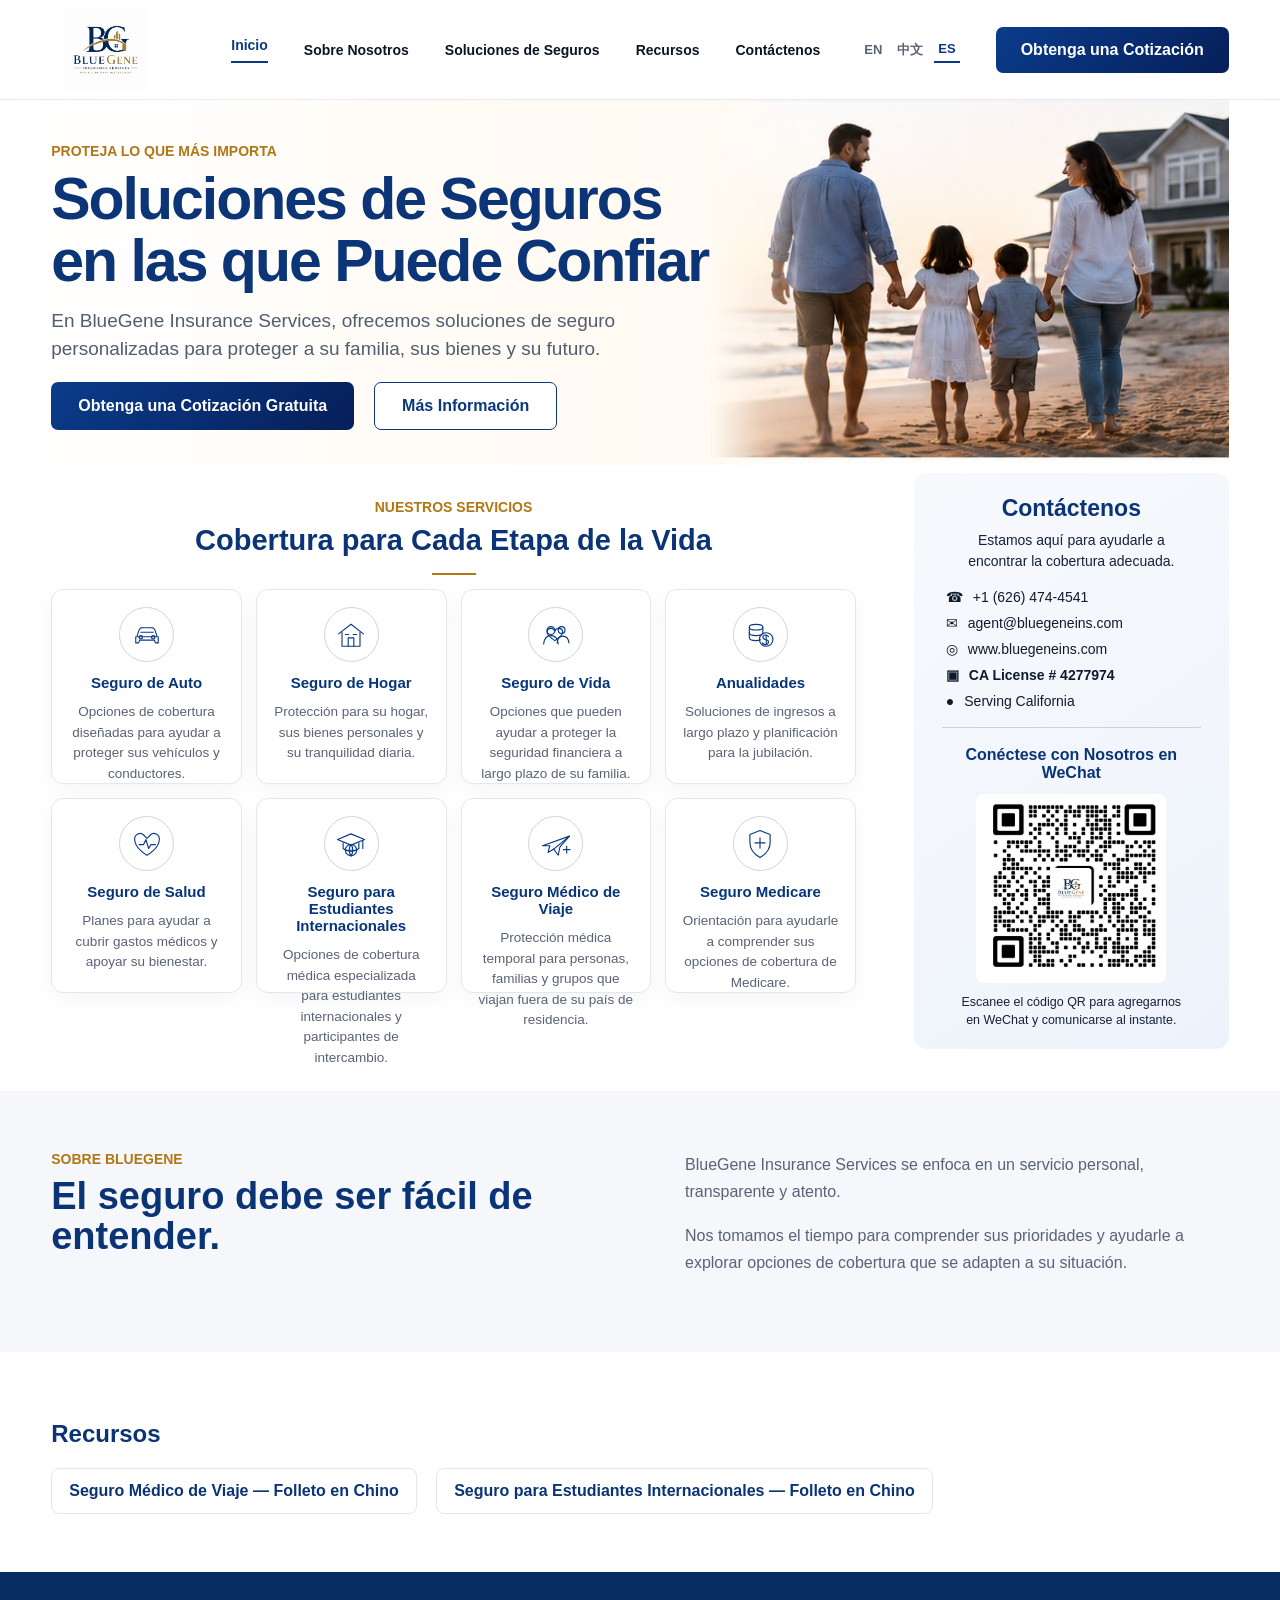
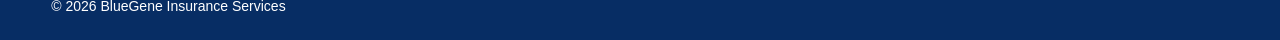
==== commit 80b589ae: "Add files via upload" ====
--- a/es/index.html
+++ b/es/index.html
@@ -124,7 +124,7 @@
 
     <aside class="contact-card" id="contact">
       <h2 data-en="Get in Touch" data-es="Contáctenos" data-zh="联系我们">Contáctenos</h2>
-      <p class="intro" data-en="We&#x27;re here to help you find the right coverage." data-es="Estamos aquí para ayudarle a encontrar la cobertura adecuada." data-zh="我们愿意帮助您找到合适的保险保障。">Estamos aquí para ayudarle a encontrar la cobertura adecuada.</p>
+      <p class="intro" data-en="We&#x27;re here to help you find the right coverage." data-es="Estamos aquí para ayudarle a encontrar la cobertura adecuada." data-zh="我们帮您找到合适的保险方案。">Estamos aquí para ayudarle a encontrar la cobertura adecuada.</p>
       <div class="contact-list">
         <a href="tel:+16264744541">☎ <span>+1 (626) 474-4541</span></a>
         <a href="mailto:agent@bluegeneins.com">✉ <span>agent@bluegeneins.com</span></a>
--- a/styles.css
+++ b/styles.css
@@ -17,60 +17,46 @@
 
 .contact-license{font-weight:700;color:#0a3476}
 
-
-
-/* v3-8: refined product icon system applied to actual card classes */
-.card .round-icon.pro-icon{
-  width:66px;
-  height:66px;
-  margin:0 auto 16px;
+/* v3-7 refined service icons */
+.service-card .service-icon{
+  width:62px;
+  height:62px;
   border-radius:50%;
   display:flex;
   align-items:center;
   justify-content:center;
-  position:relative;
-  background:
-    radial-gradient(circle at 34% 28%, #ffffff 0 42%, #f4f7fb 100%);
-  border:2.5px solid #b8c7df;
-  box-shadow:
-    0 7px 18px rgba(9,52,119,.10),
-    inset 0 0 0 5px #ffffff,
-    inset 0 0 0 6.5px #e4eaf4;
-  color:#083b82;
-  transition:transform .18s ease, box-shadow .18s ease, border-color .18s ease;
+  margin:0 auto 17px;
+  background:linear-gradient(145deg,#ffffff 0%,#f4f7fc 100%);
+  border:2px solid #c8d4e8;
+  box-shadow:0 5px 14px rgba(10,52,118,.08), inset 0 0 0 5px #fff;
+  color:#0a3476;
+  transition:transform .2s ease, box-shadow .2s ease, border-color .2s ease;
 }
-.card .round-icon.pro-icon svg{
-  width:34px;
-  height:34px;
+.service-card .service-icon svg{
+  width:32px;
+  height:32px;
   display:block;
-  fill:none;
   stroke:currentColor;
-  stroke-width:2.65;
+  stroke-width:2.35;
   stroke-linecap:round;
   stroke-linejoin:round;
+  fill:none;
   vector-effect:non-scaling-stroke;
 }
-.card .round-icon.pro-icon::after{
+.service-card:hover .service-icon{
+  transform:translateY(-2px);
+  border-color:#9fb4d4;
+  box-shadow:0 8px 18px rgba(10,52,118,.13), inset 0 0 0 5px #fff;
+}
+.service-card .service-icon::after{
   content:"";
   position:absolute;
-  width:8px;
-  height:8px;
-  right:3px;
-  bottom:8px;
+  width:6px;
+  height:6px;
   border-radius:50%;
-  background:#b98527;
+  background:#bd8121;
+  right:2px;
+  bottom:7px;
   border:2px solid #fff;
-  box-shadow:0 1px 3px rgba(0,0,0,.08);
 }
-.card:hover .round-icon.pro-icon{
-  transform:translateY(-2px) scale(1.025);
-  border-color:#8fa8cf;
-  box-shadow:
-    0 10px 22px rgba(9,52,119,.15),
-    inset 0 0 0 5px #ffffff,
-    inset 0 0 0 6.5px #dfe7f3;
-}
-@media(max-width:760px){
-  .card .round-icon.pro-icon{width:62px;height:62px}
-  .card .round-icon.pro-icon svg{width:32px;height:32px}
-}
+.service-card .service-icon{position:relative}
